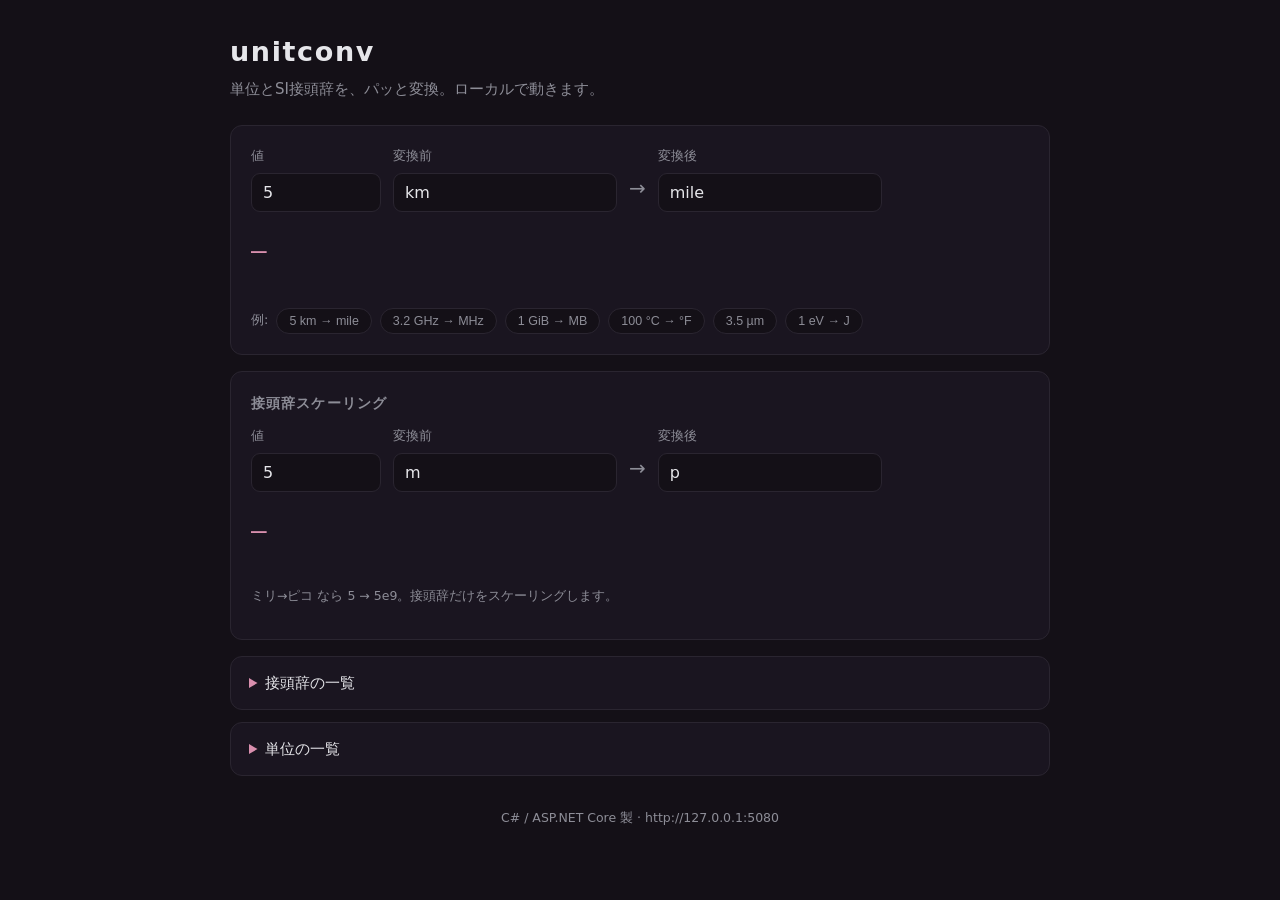
==== web/wwwroot/index.html @ 039add41 "First commit" ====
<!doctype html>
<html lang="ja">
<head>
<meta charset="utf-8">
<meta name="viewport" content="width=device-width, initial-scale=1">
<title>unitconv — 単位・SI接頭辞コンバータ</title>
<meta name="description" content="単位とSI接頭辞を爆速で変換。C#（ASP.NET Core）製のローカルWebアプリ。">
<link rel="stylesheet" href="style.css">
</head>
<body>
<header class="top">
  <h1>unitconv</h1>
  <p class="sub">単位とSI接頭辞を、パッと変換。ローカルで動きます。</p>
</header>

<main>
  <section class="panel">
    <div class="grid">
      <label>値<input id="value" type="text" inputmode="decimal" value="5" autocomplete="off"></label>
      <label>変換前<input id="from" type="text" list="units" value="km" autocomplete="off"></label>
      <span class="arrow">→</span>
      <label>変換後<input id="to" type="text" list="units" value="mile" autocomplete="off"></label>
    </div>
    <output id="result" class="result">—</output>
    <p id="error" class="error"></p>
    <div class="examples">
      例:
      <button class="chip" data-ex="5|km|mile">5 km → mile</button>
      <button class="chip" data-ex="3.2|GHz|MHz">3.2 GHz → MHz</button>
      <button class="chip" data-ex="1|GiB|MB">1 GiB → MB</button>
      <button class="chip" data-ex="100|degC|degF">100 °C → °F</button>
      <button class="chip" data-ex="0.0000035|m|mm">3.5 µm</button>
      <button class="chip" data-ex="1|eV|J">1 eV → J</button>
    </div>
  </section>

  <section class="panel">
    <h2>接頭辞スケーリング</h2>
    <div class="grid">
      <label>値<input id="svalue" type="text" inputmode="decimal" value="5" autocomplete="off"></label>
      <label>変換前<input id="sfrom" type="text" list="prefixes" value="m" autocomplete="off"></label>
      <span class="arrow">→</span>
      <label>変換後<input id="sto" type="text" list="prefixes" value="p" autocomplete="off"></label>
    </div>
    <output id="sresult" class="result">—</output>
    <p id="serror" class="error"></p>
    <p class="muted small">ミリ→ピコ なら 5 → 5e9。接頭辞だけをスケーリングします。</p>
  </section>

  <details class="ref">
    <summary>接頭辞の一覧</summary>
    <div id="preftable" class="table"></div>
  </details>

  <details class="ref">
    <summary>単位の一覧</summary>
    <div id="unittable" class="units"></div>
  </details>
</main>

<datalist id="units"></datalist>
<datalist id="prefixes"></datalist>

<footer class="foot">C# / ASP.NET Core 製 · http://127.0.0.1:5080</footer>
<script src="app.js"></script>
</body>
</html>
---- web/wwwroot/style.css ----
:root {
  --bg: #141017;
  --panel: #1a1520;
  --text: #e6e6ea;
  --muted: #8d8d97;
  --border: #2a2530;
  --accent: #d98fae;
  --accent-dim: #a86b84;
  --warn: #e6b86a;
  --radius: 12px;
}

* { box-sizing: border-box; }
body {
  margin: 0 auto;
  max-width: 860px;
  padding: 30px 20px 64px;
  background: var(--bg);
  color: var(--text);
  font: 15px/1.6 system-ui, -apple-system, "Segoe UI", "Noto Sans JP", sans-serif;
}

h1 { font-size: 27px; margin: 0 0 4px; letter-spacing: .06em; }
h2 { font-size: 14px; margin: 0 0 12px; color: var(--muted); letter-spacing: .08em; }
.top .sub { color: var(--muted); margin: 0 0 24px; }

.panel {
  background: var(--panel);
  border: 1px solid var(--border);
  border-radius: var(--radius);
  padding: 20px;
  margin-bottom: 16px;
}

.grid {
  display: flex;
  gap: 12px;
  align-items: flex-end;
  flex-wrap: wrap;
}
.grid label {
  display: flex;
  flex-direction: column;
  gap: 6px;
  color: var(--muted);
  font-size: 13px;
}
input[type="text"] {
  background: var(--bg);
  color: var(--text);
  border: 1px solid var(--border);
  border-radius: 9px;
  padding: 9px 11px;
  font-size: 16px;
  font-family: inherit;
  min-width: 120px;
}
input[type="text"]:focus { outline: none; border-color: var(--accent); }
#value, #svalue { width: 130px; }
.arrow { color: var(--muted); font-size: 20px; padding-bottom: 8px; }

.result {
  display: block;
  margin-top: 18px;
  font-size: 26px;
  font-family: ui-monospace, "SFMono-Regular", Menlo, monospace;
  color: var(--accent);
  word-break: break-all;
  min-height: 1.4em;
}
.result .u { font-size: 18px; color: var(--text); }
.result .pretty { display: block; font-size: 15px; color: var(--muted); margin-top: 4px; }
.error { color: var(--warn); min-height: 1.2em; margin: 6px 0 0; font-size: 13.5px; }
.muted { color: var(--muted); }
.small { font-size: 12.5px; }

.examples { margin-top: 14px; display: flex; gap: 8px; flex-wrap: wrap; align-items: center; color: var(--muted); font-size: 13px; }
.chip {
  background: var(--bg); color: var(--muted);
  border: 1px solid var(--border); border-radius: 999px;
  padding: 5px 12px; font-size: 12.5px; cursor: pointer;
}
.chip:hover { color: var(--text); border-color: var(--accent-dim); }

.ref { border: 1px solid var(--border); border-radius: var(--radius); margin-bottom: 12px; background: var(--panel); }
.ref summary { cursor: pointer; padding: 14px 18px; color: var(--text); }
.ref summary::marker { color: var(--accent); }
.table { padding: 0 18px 18px; font-family: ui-monospace, Menlo, monospace; font-size: 13.5px; }
.table .row { display: flex; gap: 16px; padding: 3px 0; }
.table .row .name { width: 90px; color: var(--muted); }
.table .row .sym { width: 60px; color: var(--accent); }
.units { padding: 4px 18px 18px; }
.units h3 { font-size: 13px; color: var(--muted); margin: 12px 0 6px; font-weight: 600; }
.units .chips { display: flex; gap: 6px; flex-wrap: wrap; }
.units .u {
  background: var(--bg); border: 1px solid var(--border); border-radius: 7px;
  padding: 3px 9px; font-family: ui-monospace, Menlo, monospace; font-size: 13px;
}
.foot { margin-top: 32px; color: var(--muted); font-size: 12.5px; text-align: center; }
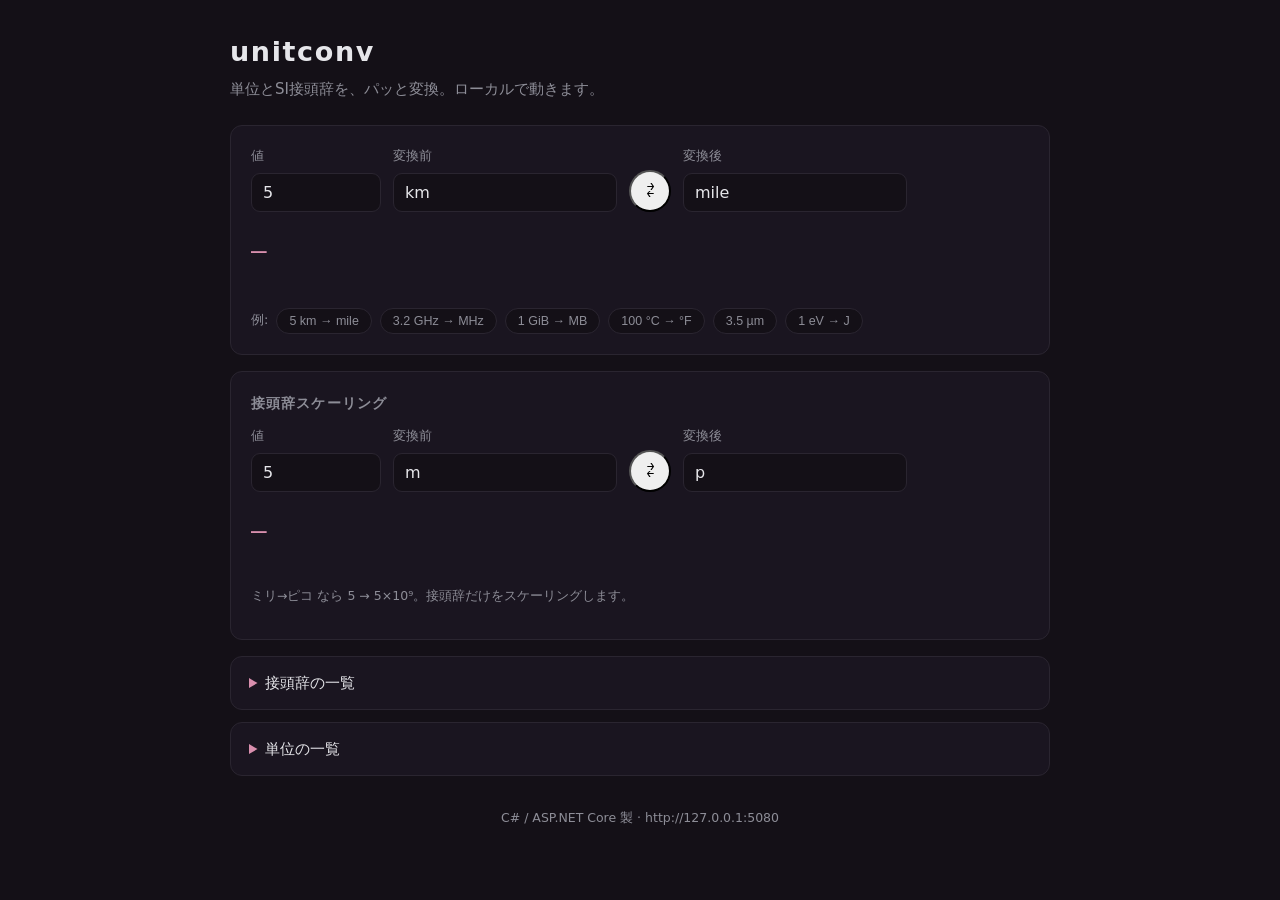
==== commit d73c9207: "Fixed" ====
--- a/web/wwwroot/index.html
+++ b/web/wwwroot/index.html
@@ -18,7 +18,7 @@
     <div class="grid">
       <label>値<input id="value" type="text" inputmode="decimal" value="5" autocomplete="off"></label>
       <label>変換前<input id="from" type="text" list="units" value="km" autocomplete="off"></label>
-      <span class="arrow">→</span>
+      <button type="button" class="swap" id="swapConvert" title="変換前と変換後を入れ替え" aria-label="入れ替え">⇄</button>
       <label>変換後<input id="to" type="text" list="units" value="mile" autocomplete="off"></label>
     </div>
     <output id="result" class="result">—</output>
@@ -39,12 +39,12 @@
     <div class="grid">
       <label>値<input id="svalue" type="text" inputmode="decimal" value="5" autocomplete="off"></label>
       <label>変換前<input id="sfrom" type="text" list="prefixes" value="m" autocomplete="off"></label>
-      <span class="arrow">→</span>
+      <button type="button" class="swap" id="swapScale" title="変換前と変換後を入れ替え" aria-label="入れ替え">⇄</button>
       <label>変換後<input id="sto" type="text" list="prefixes" value="p" autocomplete="off"></label>
     </div>
     <output id="sresult" class="result">—</output>
     <p id="serror" class="error"></p>
-    <p class="muted small">ミリ→ピコ なら 5 → 5e9。接頭辞だけをスケーリングします。</p>
+    <p class="muted small">ミリ→ピコ なら 5 → 5×10⁹。接頭辞だけをスケーリングします。</p>
   </section>
 
   <details class="ref">
--- a/web/wwwroot/style.css
+++ b/web/wwwroot/style.css
@@ -57,7 +57,19 @@
 }
 input[type="text"]:focus { outline: none; border-color: var(--accent); }
 #value, #svalue { width: 130px; }
-.arrow { color: var(--muted); font-size: 20px; padding-bottom: 8px; }
+.swap {
+  align-self: flex-end;
+  width: 42px;
+  height: 42px;
+  padding: 0;
+  border-radius: 50%;
+  font-size: 18px;
+  line-height: 1;
+  display: inline-flex;
+  align-items: center;
+  justify-content: center;
+}
+.swap:hover { border-color: var(--accent); color: var(--accent); }
 
 .result {
   display: block;
